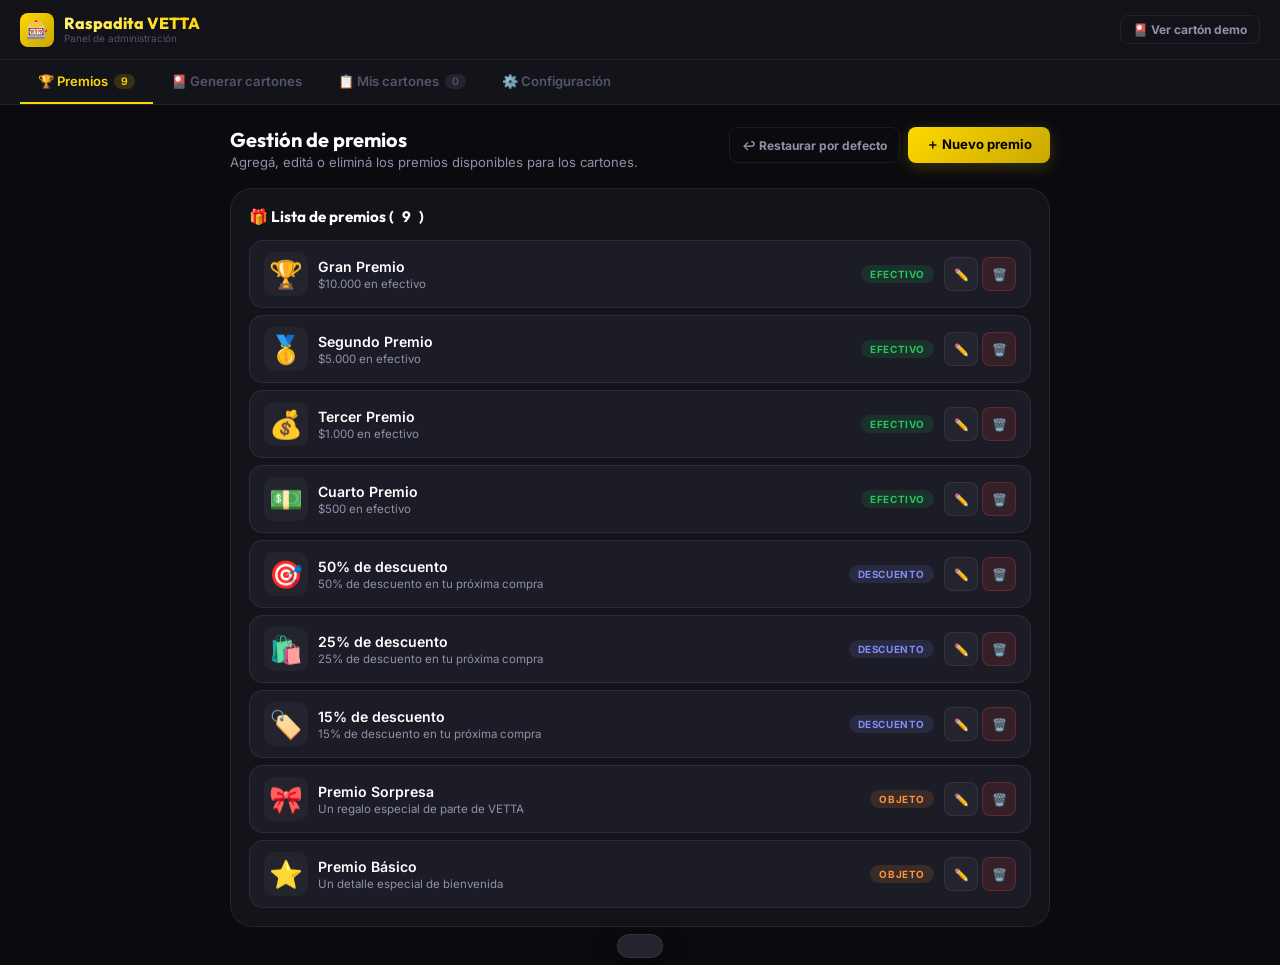
==== dashboard.html @ 8fd3a3a9 "Primer comit y subida al repo" ====
<!DOCTYPE html>
<html lang="es">
<head>
  <meta charset="UTF-8">
  <meta name="viewport" content="width=device-width, initial-scale=1.0">
  <meta name="description" content="Raspadita VETTA — Panel de administración">
  <title>Dashboard · Raspadita VETTA</title>
  <link rel="preconnect" href="https://fonts.googleapis.com">
  <link rel="preconnect" href="https://fonts.gstatic.com" crossorigin>
  <link href="https://fonts.googleapis.com/css2?family=Outfit:wght@300;400;600;700;900&family=Inter:wght@400;500;600&display=swap" rel="stylesheet">
  <link rel="stylesheet" href="style.css">
</head>
<body class="dashboard-page">

  <!-- TOP NAV -->
  <nav class="dashboard-nav">
    <div class="nav-brand">
      <img
        id="nav-logo-img"
        class="nav-logo"
        src="assets/logo.png"
        alt="Logo"
        onerror="this.style.display='none'; document.getElementById('nav-logo-fb').style.display='flex';"
      >
      <div id="nav-logo-fb" class="nav-logo-placeholder" style="display:none">🎰</div>
      <div class="nav-text">
        <div class="nav-title">Raspadita VETTA</div>
        <div class="nav-subtitle">Panel de administración</div>
      </div>
    </div>
    <div style="display:flex;gap:8px;">
      <button class="btn btn-ghost btn-sm" id="btn-demo-card">🎴 Ver cartón demo</button>
    </div>
  </nav>

  <!-- TABS -->
  <div class="dashboard-tabs">
    <button class="tab-btn active" data-tab="tab-prizes" id="tab-btn-prizes">
      🏆 Premios <span class="tab-count" id="tc-prizes">0</span>
    </button>
    <button class="tab-btn" data-tab="tab-generate" id="tab-btn-generate">
      🎴 Generar cartones
    </button>
    <button class="tab-btn" data-tab="tab-cards" id="tab-btn-cards">
      📋 Mis cartones <span class="tab-count" id="tc-cards">0</span>
    </button>
    <button class="tab-btn" data-tab="tab-settings" id="tab-btn-settings">
      ⚙️ Configuración
    </button>
  </div>

  <!-- CONTENT -->
  <div class="dashboard-content">

    <!-- =====================================================
         TAB: PREMIOS
         ===================================================== -->
    <div class="tab-panel active" id="tab-prizes">
      <div class="section-head">
        <div class="section-head-text">
          <div class="section-title">Gestión de premios</div>
          <div class="section-subtitle">Agregá, editá o eliminá los premios disponibles para los cartones.</div>
        </div>
        <div style="display:flex;gap:8px;flex-wrap:wrap;">
          <button class="btn btn-ghost btn-sm" id="btn-reset-prizes">↩️ Restaurar por defecto</button>
          <button class="btn btn-primary" id="btn-add-prize">＋ Nuevo premio</button>
        </div>
      </div>

      <!-- Warning si hay menos de 9 premios -->
      <div id="prizes-warning" style="display:none" class="surface" style="border-color:rgba(239,68,68,0.3);background:rgba(239,68,68,0.06);">
        <p style="font-size:0.82rem;color:#EF4444;">
          ⚠️ Necesitás al menos <strong>9 premios</strong> para poder generar cartones.
        </p>
      </div>

      <!-- Lista de premios -->
      <div class="surface">
        <div class="surface-title">🎁 Lista de premios (<span id="prize-count">0</span>)</div>
        <div class="prize-list" id="prize-list">
          <div class="empty-state">
            <div class="empty-state-icon">🎁</div>
            <div class="empty-state-text">Cargando premios...</div>
          </div>
        </div>
      </div>
    </div>

    <!-- =====================================================
         TAB: GENERAR
         ===================================================== -->
    <div class="tab-panel" id="tab-generate">
      <div class="section-head">
        <div class="section-head-text">
          <div class="section-title">Generador de cartones</div>
          <div class="section-subtitle">Cada cartón tiene 9 premios únicos en orden aleatorio. El link se puede compartir directamente.</div>
        </div>
      </div>

      <div class="surface">
        <div class="surface-title">⚙️ Configurar generación</div>
        <div class="form-row">
          <div class="form-group">
            <label class="form-label" for="generate-qty">Cantidad de cartones</label>
            <input class="form-input" type="number" id="generate-qty" min="1" max="500" value="1" placeholder="Ej: 10">
            <div class="form-hint">Máximo 500 por vez.</div>
          </div>
        </div>

        <div id="gen-warning" style="display:none;margin-bottom:14px;padding:12px;background:rgba(239,68,68,0.08);border:1px solid rgba(239,68,68,0.25);border-radius:10px;">
          <p style="font-size:0.82rem;color:#EF4444;">⚠️ Necesitás al menos 9 premios para generar cartones. <button class="btn btn-ghost btn-sm" onclick="document.querySelector('[data-tab=tab-prizes]').click() || document.getElementById('tab-btn-prizes').click()">Ir a Premios →</button></p>
        </div>

        <button class="btn btn-primary" id="btn-generate" style="width:100%;justify-content:center;padding:14px;">
          ✨ Generar cartones
        </button>
      </div>

      <div class="surface">
        <div class="surface-title" style="margin-bottom:8px;">ℹ️ ¿Cómo funciona?</div>
        <ul style="list-style:none;display:flex;flex-direction:column;gap:10px;">
          <li style="font-size:0.82rem;color:var(--text-secondary);display:flex;gap:10px;align-items:flex-start;">
            <span style="font-size:1rem;flex-shrink:0;">1️⃣</span>
            Configurá tus premios en la pestaña <strong style="color:var(--text-primary)">Premios</strong>.
          </li>
          <li style="font-size:0.82rem;color:var(--text-secondary);display:flex;gap:10px;align-items:flex-start;">
            <span style="font-size:1rem;flex-shrink:0;">2️⃣</span>
            Configurá la URL base de tu GitHub Pages en <strong style="color:var(--text-primary)">Configuración</strong> (opcional pero recomendado).
          </li>
          <li style="font-size:0.82rem;color:var(--text-secondary);display:flex;gap:10px;align-items:flex-start;">
            <span style="font-size:1rem;flex-shrink:0;">3️⃣</span>
            Generá la cantidad de cartones que necesitás. Cada uno tiene un ID único y los premios en orden aleatorio.
          </li>
          <li style="font-size:0.82rem;color:var(--text-secondary);display:flex;gap:10px;align-items:flex-start;">
            <span style="font-size:1rem;flex-shrink:0;">4️⃣</span>
            Copiá cada link y compartilo con tu cliente. Cada link funciona <strong style="color:var(--gold)">una única vez</strong>.
          </li>
          <li style="font-size:0.82rem;color:var(--text-secondary);display:flex;gap:10px;align-items:flex-start;">
            <span style="font-size:1rem;flex-shrink:0;">5️⃣</span>
            El cliente raspa, ve su premio y te manda una captura de pantalla para canjear.
          </li>
        </ul>
      </div>
    </div>

    <!-- =====================================================
         TAB: MIS CARTONES
         ===================================================== -->
    <div class="tab-panel" id="tab-cards">
      <div class="section-head">
        <div class="section-head-text">
          <div class="section-title">Cartones generados</div>
          <div class="section-subtitle">Total: <strong id="total-cards-label">0</strong> cartones. Los más recientes aparecen primero.</div>
        </div>
        <div style="display:flex;gap:8px;">
          <button class="btn btn-ghost btn-sm" id="btn-export-links">📋 Copiar todos</button>
          <button class="btn btn-danger btn-sm" id="btn-clear-cards">🗑️ Borrar todos</button>
        </div>
      </div>

      <!-- Stats bar -->
      <div class="stats-grid" style="margin-bottom:16px;">
        <div class="stat-card">
          <div class="stat-value" id="stat-total">0</div>
          <div class="stat-label">Cartones generados</div>
        </div>
        <div class="stat-card">
          <div class="stat-value" id="stat-prizes">0</div>
          <div class="stat-label">Premios disponibles</div>
        </div>
      </div>

      <div class="surface">
        <div class="generated-list" id="generated-list">
          <div class="empty-state">
            <div class="empty-state-icon">🎴</div>
            <div class="empty-state-text">Todavía no generaste ningún cartón.</div>
          </div>
        </div>
      </div>
    </div>

    <!-- =====================================================
         TAB: CONFIGURACIÓN
         ===================================================== -->
    <div class="tab-panel" id="tab-settings">
      <div class="section-head">
        <div class="section-head-text">
          <div class="section-title">Configuración</div>
          <div class="section-subtitle">Ajustá las opciones globales de la app.</div>
        </div>
      </div>

      <!-- Logo -->
      <div class="surface">
        <div class="surface-title">🖼️ Logo de la marca</div>
        <label class="logo-drop" for="logo-file" id="logo-drop-area">
          <input type="file" id="logo-file" accept="image/*">
          <img class="logo-preview-img" id="logo-preview" src="" alt="Logo actual" style="display:none">
          <div id="logo-drop-placeholder">
            <div class="logo-drop-icon">📁</div>
            <div class="logo-drop-text">Hacé click para subir tu logo</div>
            <div class="logo-drop-hint">PNG, JPG o SVG · Se guarda localmente</div>
          </div>
        </label>
        <p style="font-size:0.72rem;color:var(--text-muted);margin-top:10px;">
          ⚠️ El logo se guarda en este navegador. Para que aparezca en los cartones que abrís en otro dispositivo, colocá el archivo <code>assets/logo.png</code> en el repositorio de GitHub.
        </p>
      </div>

      <!-- URL base -->
      <div class="surface">
        <div class="surface-title">🔗 URL base (GitHub Pages)</div>
        <div class="form-group">
          <label class="form-label" for="base-url-input">URL raíz de tu sitio</label>
          <input
            class="form-input"
            type="url"
            id="base-url-input"
            placeholder="https://usuario.github.io/raspadita"
          >
          <div class="form-hint">
            Los links de los cartones apuntarán a esta URL. Dejalo vacío para usar la URL actual del navegador.
          </div>
        </div>
        <button class="btn btn-primary btn-sm" id="btn-save-url">💾 Guardar URL</button>
      </div>

      <!-- Zona peligrosa -->
      <div class="surface" style="border-color:rgba(239,68,68,0.2);">
        <div class="surface-title" style="color:var(--error);">⚠️ Zona peligrosa</div>
        <div class="settings-row">
          <div class="settings-row-info">
            <div class="settings-row-label">Borrar todos los cartones</div>
            <div class="settings-row-desc">Elimina el historial de cartones generados. Los links existentes seguirán siendo válidos.</div>
          </div>
          <button class="btn btn-danger btn-sm" id="btn-clear-all">🗑️ Borrar</button>
        </div>
        <div class="settings-row" style="margin-top:8px;">
          <div class="settings-row-info">
            <div class="settings-row-label">Restaurar premios por defecto</div>
            <div class="settings-row-desc">Reemplaza tu lista de premios con los valores originales de fábrica.</div>
          </div>
          <button class="btn btn-danger btn-sm" id="btn-reset-prizes-settings">↩️ Restaurar</button>
        </div>
      </div>
    </div>

  </div><!-- /dashboard-content -->

  <!-- =====================================================
       PRIZE FORM MODAL (overlay)
       ===================================================== -->
  <div class="form-overlay" id="prize-form-overlay" style="display:none;">
    <div class="form-modal">
      <div class="form-modal-title" id="prize-form-title">Nuevo Premio</div>

      <div class="form-row">
        <div class="form-group">
          <label class="form-label" for="prize-name">Nombre del premio</label>
          <input class="form-input" type="text" id="prize-name" placeholder="Ej: Gran Premio" maxlength="40">
        </div>
        <div class="form-group">
          <label class="form-label" for="prize-type">Tipo</label>
          <select class="form-select" id="prize-type">
            <option value="efectivo">💵 Efectivo</option>
            <option value="descuento">🏷️ Descuento</option>
            <option value="objeto">🎁 Objeto / Regalo</option>
            <option value="especial">⭐ Especial</option>
          </select>
        </div>
      </div>

      <div class="form-group">
        <label class="form-label" for="prize-value">Descripción / Valor</label>
        <input class="form-input" type="text" id="prize-value" placeholder="Ej: $50.000 en efectivo" maxlength="80">
      </div>

      <div class="form-group">
        <label class="form-label">Ícono</label>
        <div class="emoji-grid" id="emoji-grid"></div>
        <div style="display:flex;align-items:center;gap:8px;margin-top:6px;">
          <input class="form-input" type="text" id="custom-emoji" placeholder="Otro emoji..." style="max-width:120px;" maxlength="4">
          <span style="font-size:0.75rem;color:var(--text-muted);">← Escribí cualquier emoji</span>
        </div>
      </div>

      <div class="form-actions">
        <button class="btn btn-ghost" id="btn-cancel-prize">Cancelar</button>
        <button class="btn btn-primary" id="btn-save-prize">💾 Guardar</button>
      </div>
    </div>
  </div>

  <!-- Toast global -->
  <div class="toast" id="global-toast"></div>

  <script src="dashboard.js"></script>
</body>
</html>
---- style.css ----
/* ===================================================
   RASPADITA VETTA — Design System
   =================================================== */

@import url('https://fonts.googleapis.com/css2?family=Outfit:wght@300;400;600;700;900&family=Inter:wght@400;500;600&display=swap');

:root {
  --bg-primary:   #0A0A0F;
  --bg-card:      #13131A;
  --bg-surface:   #1C1C26;
  --bg-surface-2: #24242F;
  --gold:         #FFD700;
  --gold-dark:    #C9A800;
  --gold-light:   #FFF176;
  --silver:       #C0C0C0;
  --silver-light: #E8E8E8;
  --silver-dark:  #888899;
  --text-primary:   #FFFFFF;
  --text-secondary: #9090A8;
  --text-muted:     #55556A;
  --success: #22C55E;
  --error:   #EF4444;
  --border:  rgba(255,255,255,0.07);
  --shadow-gold: 0 0 30px rgba(255,215,0,0.25);
  --r-sm: 8px;
  --r-md: 14px;
  --r-lg: 22px;
  --r-xl: 30px;
}

*, *::before, *::after {
  margin: 0; padding: 0;
  box-sizing: border-box;
  -webkit-tap-highlight-color: transparent;
}

html { font-size: 16px; height: 100%; }

body {
  font-family: 'Inter', sans-serif;
  background: var(--bg-primary);
  color: var(--text-primary);
  min-height: 100vh;
  overflow-x: hidden;
  -webkit-font-smoothing: antialiased;
}

/* ===================================================
   CARD PAGE
   =================================================== */

.card-page {
  background:
    radial-gradient(ellipse 80% 50% at 50% -10%, rgba(255,215,0,0.06) 0%, transparent 60%),
    radial-gradient(ellipse 60% 40% at 80% 80%, rgba(100,80,200,0.06) 0%, transparent 60%),
    var(--bg-primary);
  min-height: 100vh;
  display: flex;
  flex-direction: column;
  align-items: center;
}

/* Loading */
.loading-screen {
  position: fixed; inset: 0;
  display: flex; align-items: center; justify-content: center;
  background: var(--bg-primary);
  z-index: 200;
  transition: opacity 0.4s ease;
}
.loading-spinner {
  width: 44px; height: 44px;
  border: 3px solid var(--bg-surface);
  border-top-color: var(--gold);
  border-radius: 50%;
  animation: spin 0.75s linear infinite;
}
@keyframes spin { to { transform: rotate(360deg); } }

/* Error / Used screens */
.error-screen, .used-screen {
  display: flex; flex-direction: column;
  align-items: center; justify-content: center;
  min-height: 100vh; padding: 32px;
  text-align: center; gap: 14px;
}
.screen-icon { font-size: 72px; margin-bottom: 4px; }
.screen-title {
  font-family: 'Outfit', sans-serif;
  font-size: 2.2rem; font-weight: 900;
  letter-spacing: 0.08em;
}
.screen-title.danger  { color: var(--error); }
.screen-title.muted   { color: var(--text-muted); }
.screen-subtitle {
  font-size: 0.95rem; color: var(--text-secondary);
  max-width: 300px; line-height: 1.6;
}
.screen-badge {
  font-family: 'Outfit', sans-serif;
  font-size: 1rem; font-weight: 700;
  color: var(--text-muted);
  background: var(--bg-surface);
  padding: 8px 22px; border-radius: 100px;
  border: 1px solid var(--border);
  letter-spacing: 0.18em;
  margin-top: 4px;
}

/* ===================================================
   CARD WRAPPER
   =================================================== */

.card-wrapper {
  width: 100%; max-width: 430px;
  padding: 12px 14px 40px;
  display: flex; flex-direction: column;
  align-items: center; gap: 0;
}

/* Header */
.card-header {
  width: 100%;
  display: flex; flex-direction: column;
  align-items: center; gap: 6px;
  padding: 18px 0 14px;
}
.card-logo {
  width: 72px; height: 72px;
  object-fit: contain;
  filter: drop-shadow(0 4px 16px rgba(255,215,0,0.45));
}
.card-logo-placeholder {
  width: 72px; height: 72px;
  background: linear-gradient(135deg, var(--gold), var(--gold-dark));
  border-radius: 18px;
  display: flex; align-items: center; justify-content: center;
  font-size: 36px;
  box-shadow: var(--shadow-gold);
}
.card-brand {
  font-family: 'Outfit', sans-serif;
  font-size: 1.85rem; font-weight: 900;
  letter-spacing: 0.06em; text-transform: uppercase;
  background: linear-gradient(150deg, var(--gold-light) 0%, var(--gold) 45%, var(--gold-dark) 100%);
  -webkit-background-clip: text; -webkit-text-fill-color: transparent;
  background-clip: text;
  filter: drop-shadow(0 2px 10px rgba(255,215,0,0.4));
}
.card-tagline {
  font-size: 0.72rem; font-weight: 600;
  color: var(--text-muted); letter-spacing: 0.22em;
  text-transform: uppercase;
}

/* Card body */
.card-body {
  width: 100%;
  background: linear-gradient(160deg, #181826 0%, #14142A 50%, #181826 100%);
  border-radius: var(--r-xl);
  border: 1px solid rgba(255,215,0,0.15);
  padding: 18px 16px 16px;
  box-shadow:
    0 0 0 1px rgba(255,215,0,0.07),
    0 24px 60px rgba(0,0,0,0.55),
    inset 0 1px 0 rgba(255,255,255,0.04);
  position: relative; overflow: hidden;
}
.card-body::before {
  content: '';
  position: absolute; top: 0; left: 0; right: 0;
  height: 1px;
  background: linear-gradient(90deg, transparent, rgba(255,215,0,0.4), transparent);
}

/* Card info bar */
.card-info-bar {
  display: flex; justify-content: space-between; align-items: flex-start;
  margin-bottom: 14px;
}
.card-number {
  font-family: 'Outfit', sans-serif;
  font-size: 0.78rem; font-weight: 700;
  color: var(--gold); letter-spacing: 0.16em;
}
.card-dates { display: flex; flex-direction: column; align-items: flex-end; gap: 3px; }
.card-date-row { font-size: 0.62rem; color: var(--text-muted); letter-spacing: 0.04em; }
.card-date-row span { color: var(--text-secondary); font-weight: 600; }

/* Instructions */
.card-instructions {
  text-align: center; margin-bottom: 14px;
  padding: 8px 12px;
  background: rgba(255,215,0,0.04);
  border-radius: var(--r-sm);
  border: 1px solid rgba(255,215,0,0.08);
}
.card-instructions p { font-size: 0.78rem; color: var(--text-secondary); line-height: 1.5; }
.card-instructions strong { color: var(--gold); }

/* ===================================================
   SCRATCH GRID
   =================================================== */

.scratch-grid {
  display: grid;
  grid-template-columns: repeat(3, 1fr);
  gap: 10px;
  width: 100%;
}

.scratch-cell {
  aspect-ratio: 1;
  position: relative;
  border-radius: 50%;
  overflow: hidden;
  cursor: crosshair;
  touch-action: none;
  user-select: none;
  -webkit-user-select: none;
  box-shadow:
    0 6px 18px rgba(0,0,0,0.5),
    inset 0 1px 0 rgba(255,255,255,0.12),
    inset 0 -1px 0 rgba(0,0,0,0.3);
  transition: transform 0.2s;
}
.scratch-cell:not(.locked):hover { transform: scale(1.03); }
.scratch-cell.locked { cursor: default; }

/* Prize underneath */
.prize-reveal {
  position: absolute; inset: 0;
  display: flex; flex-direction: column;
  align-items: center; justify-content: center;
  gap: 3px;
  border-radius: 50%;
  background: radial-gradient(ellipse at 30% 20%, #2a2a40, #16162a);
  padding: 8px;
  opacity: 0;
  transform: scale(0.7);
  transition: opacity 0.5s ease, transform 0.5s cubic-bezier(0.34,1.56,0.64,1);
}
.scratch-cell.revealed .prize-reveal {
  opacity: 1; transform: scale(1);
}
.scratch-cell.dimmed .prize-reveal {
  opacity: 0.45;
  filter: grayscale(0.6) brightness(0.7);
}
.scratch-cell.chosen .prize-reveal {
  opacity: 1; filter: none;
  box-shadow: inset 0 0 0 2px rgba(255,215,0,0.4);
}

.prize-icon { font-size: clamp(1.5rem, 5vw, 2rem); line-height: 1; }
.prize-name {
  font-family: 'Outfit', sans-serif;
  font-size: clamp(0.42rem, 1.8vw, 0.54rem);
  font-weight: 700;
  color: var(--text-primary);
  text-align: center; line-height: 1.2;
  overflow: hidden;
  display: -webkit-box;
  -webkit-line-clamp: 2; -webkit-box-orient: vertical;
  padding: 0 4px;
}

/* Scratch canvas overlay */
.scratch-canvas {
  position: absolute; inset: 0;
  width: 100% !important; height: 100% !important;
  border-radius: 50%;
  touch-action: none;
  transition: opacity 0.6s ease;
}
.scratch-canvas.hidden { opacity: 0; pointer-events: none; }

/* Card footer disclaimer */
.card-footer {
  margin-top: 14px;
  padding: 10px 14px;
  background: rgba(0,0,0,0.25);
  border-radius: var(--r-md);
  border: 1px solid var(--border);
  text-align: center;
}
.card-footer p { font-size: 0.62rem; color: var(--text-muted); line-height: 1.6; }
.card-footer strong { color: var(--text-secondary); }

/* Screenshot hint bar */
.screenshot-hint {
  width: 100%; margin-top: 14px;
  padding: 12px 18px;
  background: linear-gradient(135deg, rgba(255,215,0,0.12), rgba(255,215,0,0.06));
  border: 1px solid rgba(255,215,0,0.3);
  border-radius: var(--r-md);
  text-align: center;
  animation: fadeInUp 0.5s ease;
}
.screenshot-hint p {
  font-size: 0.8rem; color: var(--gold); font-weight: 600;
  display: flex; align-items: center; justify-content: center; gap: 6px;
}
@keyframes fadeInUp {
  from { opacity: 0; transform: translateY(16px); }
  to   { opacity: 1; transform: translateY(0); }
}

/* ===================================================
   PRIZE MODAL
   =================================================== */

.prize-modal-overlay {
  position: fixed; inset: 0;
  background: rgba(0,0,0,0.88);
  backdrop-filter: blur(10px);
  -webkit-backdrop-filter: blur(10px);
  display: flex; align-items: center; justify-content: center;
  z-index: 100; padding: 20px;
  animation: overlayIn 0.3s ease;
}
@keyframes overlayIn { from { opacity:0 } to { opacity:1 } }

.prize-modal {
  background: linear-gradient(160deg, #1E1E2E 0%, #242438 100%);
  border-radius: var(--r-xl);
  border: 1px solid rgba(255,215,0,0.25);
  padding: 32px 24px 24px;
  max-width: 340px; width: 100%;
  text-align: center;
  box-shadow:
    0 0 0 1px rgba(255,215,0,0.08),
    0 40px 80px rgba(0,0,0,0.7),
    var(--shadow-gold);
  animation: modalPop 0.45s cubic-bezier(0.34,1.56,0.64,1);
  position: relative; overflow: hidden;
}
@keyframes modalPop {
  from { transform: scale(0.6) translateY(30px); opacity: 0; }
  to   { transform: scale(1) translateY(0); opacity: 1; }
}
.prize-modal::before {
  content: '';
  position: absolute; top: 0; left: 0; right: 0; height: 2px;
  background: linear-gradient(90deg, transparent, var(--gold), transparent);
}

.prize-modal-badge {
  display: inline-flex; align-items: center; gap: 5px;
  font-size: 0.68rem; font-weight: 700; letter-spacing: 0.15em;
  text-transform: uppercase; color: var(--gold);
  background: rgba(255,215,0,0.12);
  border: 1px solid rgba(255,215,0,0.25);
  padding: 4px 14px; border-radius: 100px;
  margin-bottom: 14px;
}
.prize-modal-icon {
  font-size: 4.5rem; line-height: 1;
  margin-bottom: 10px;
  animation: iconBounce 0.55s 0.25s cubic-bezier(0.34,1.56,0.64,1) both;
}
@keyframes iconBounce {
  from { transform: scale(0) rotate(-20deg); opacity: 0; }
  to   { transform: scale(1) rotate(0deg); opacity: 1; }
}
.prize-modal-headline {
  font-family: 'Outfit', sans-serif;
  font-size: 2.4rem; font-weight: 900; line-height: 1;
  background: linear-gradient(135deg, var(--gold-light), var(--gold), var(--gold-dark));
  -webkit-background-clip: text; -webkit-text-fill-color: transparent;
  background-clip: text;
  filter: drop-shadow(0 2px 12px rgba(255,215,0,0.5));
  margin-bottom: 8px;
}
.prize-modal-name {
  font-family: 'Outfit', sans-serif;
  font-size: 1.15rem; font-weight: 700;
  color: var(--text-primary); margin-bottom: 6px;
}
.prize-modal-value {
  font-size: 0.85rem; color: var(--text-secondary);
  line-height: 1.5; margin-bottom: 14px;
}
.prize-modal-validity {
  display: inline-flex; align-items: center; gap: 6px;
  font-size: 0.75rem; font-weight: 600; color: var(--gold);
  background: rgba(255,215,0,0.08);
  padding: 6px 16px; border-radius: 100px;
  border: 1px solid rgba(255,215,0,0.2);
  margin-bottom: 14px;
}
.prize-modal-disclaimer {
  font-size: 0.63rem; color: var(--text-muted); line-height: 1.6;
  padding: 10px 12px;
  background: rgba(0,0,0,0.35);
  border-radius: var(--r-sm);
  border: 1px solid var(--border);
  margin-bottom: 18px;
}

.btn-screenshot {
  width: 100%; padding: 14px 20px;
  background: linear-gradient(135deg, var(--gold) 0%, var(--gold-dark) 100%);
  color: #000; font-family: 'Outfit', sans-serif;
  font-size: 0.95rem; font-weight: 800;
  border: none; border-radius: var(--r-md);
  cursor: pointer; letter-spacing: 0.02em;
  display: flex; align-items: center; justify-content: center; gap: 8px;
  transition: transform 0.15s, box-shadow 0.15s;
  box-shadow: 0 6px 24px rgba(255,215,0,0.35);
  margin-bottom: 10px;
}
.btn-screenshot:hover { transform: translateY(-2px); box-shadow: 0 10px 30px rgba(255,215,0,0.45); }
.btn-screenshot:active { transform: translateY(0); }

.btn-view-card {
  background: none; border: none;
  font-size: 0.78rem; color: var(--text-muted);
  cursor: pointer; padding: 6px 12px;
  text-decoration: underline; text-underline-offset: 3px;
  transition: color 0.2s;
}
.btn-view-card:hover { color: var(--text-secondary); }

/* ===================================================
   CONFETTI
   =================================================== */

#confetti-container {
  position: fixed; inset: 0;
  pointer-events: none; z-index: 90;
  overflow: hidden;
}
.confetti-piece {
  position: absolute; top: -12px;
  border-radius: 2px;
  animation: confettiFall linear forwards;
}
@keyframes confettiFall {
  to { transform: translateY(110vh) rotate(720deg); opacity: 0; }
}

/* ===================================================
   DASHBOARD
   =================================================== */

.dashboard-page { background: var(--bg-primary); min-height: 100vh; }

/* Nav */
.dashboard-nav {
  background: rgba(19,19,26,0.95);
  border-bottom: 1px solid var(--border);
  padding: 0 20px; height: 60px;
  display: flex; align-items: center; justify-content: space-between;
  position: sticky; top: 0; z-index: 30;
  backdrop-filter: blur(12px); -webkit-backdrop-filter: blur(12px);
}
.nav-brand { display: flex; align-items: center; gap: 10px; }
.nav-logo { width: 34px; height: 34px; object-fit: contain; }
.nav-logo-placeholder {
  width: 34px; height: 34px;
  background: linear-gradient(135deg, var(--gold), var(--gold-dark));
  border-radius: 8px; display: flex; align-items: center; justify-content: center;
  font-size: 18px;
}
.nav-text { display: flex; flex-direction: column; }
.nav-title {
  font-family: 'Outfit', sans-serif; font-size: 1rem; font-weight: 800;
  background: linear-gradient(90deg, var(--gold-light), var(--gold));
  -webkit-background-clip: text; -webkit-text-fill-color: transparent;
  background-clip: text; line-height: 1.1;
}
.nav-subtitle { font-size: 0.62rem; color: var(--text-muted); }

/* Tabs */
.dashboard-tabs {
  display: flex; border-bottom: 1px solid var(--border);
  background: var(--bg-card); padding: 0 20px;
  overflow-x: auto; scrollbar-width: none;
}
.dashboard-tabs::-webkit-scrollbar { display: none; }
.tab-btn {
  padding: 13px 18px; font-family: 'Inter', sans-serif;
  font-size: 0.82rem; font-weight: 600;
  color: var(--text-muted); background: none; border: none;
  border-bottom: 2px solid transparent;
  cursor: pointer; white-space: nowrap;
  transition: color 0.2s, border-color 0.2s;
  display: flex; align-items: center; gap: 6px;
}
.tab-btn.active { color: var(--gold); border-bottom-color: var(--gold); }
.tab-btn:hover:not(.active) { color: var(--text-primary); }
.tab-count {
  background: var(--bg-surface-2); color: var(--text-muted);
  font-size: 0.65rem; padding: 1px 7px; border-radius: 100px;
}
.tab-btn.active .tab-count { background: rgba(255,215,0,0.15); color: var(--gold); }

/* Content */
.dashboard-content { max-width: 860px; margin: 0 auto; padding: 22px 20px; }
.tab-panel { display: none; }
.tab-panel.active { display: block; }

/* Section header */
.section-head {
  display: flex; align-items: flex-start; justify-content: space-between;
  flex-wrap: wrap; gap: 12px; margin-bottom: 18px;
}
.section-head-text {}
.section-title {
  font-family: 'Outfit', sans-serif;
  font-size: 1.25rem; font-weight: 700; color: var(--text-primary);
}
.section-subtitle { font-size: 0.82rem; color: var(--text-secondary); margin-top: 2px; }

/* Surface / Card */
.surface {
  background: var(--bg-card);
  border: 1px solid var(--border);
  border-radius: var(--r-lg);
  padding: 18px;
  margin-bottom: 16px;
}
.surface-title {
  font-family: 'Outfit', sans-serif;
  font-size: 0.95rem; font-weight: 700;
  color: var(--text-primary); margin-bottom: 14px;
  display: flex; align-items: center; gap: 8px;
}

/* Form */
.form-group { margin-bottom: 14px; }
.form-label {
  display: block; font-size: 0.72rem; font-weight: 700;
  color: var(--text-muted); margin-bottom: 6px;
  letter-spacing: 0.08em; text-transform: uppercase;
}
.form-input, .form-select, .form-textarea {
  width: 100%;
  background: var(--bg-surface);
  border: 1px solid var(--border);
  border-radius: var(--r-sm);
  color: var(--text-primary);
  font-family: 'Inter', sans-serif; font-size: 0.88rem;
  padding: 10px 13px;
  transition: border-color 0.2s, box-shadow 0.2s;
  outline: none;
}
.form-input::placeholder, .form-textarea::placeholder { color: var(--text-muted); }
.form-input:focus, .form-select:focus, .form-textarea:focus {
  border-color: rgba(255,215,0,0.5);
  box-shadow: 0 0 0 3px rgba(255,215,0,0.07);
}
.form-select { appearance: none; cursor: pointer; }
.form-textarea { resize: vertical; min-height: 72px; }
.form-row { display: grid; grid-template-columns: repeat(auto-fit, minmax(170px,1fr)); gap: 12px; }
.form-hint { font-size: 0.72rem; color: var(--text-muted); margin-top: 5px; }

/* Emoji picker */
.emoji-grid {
  display: flex; flex-wrap: wrap; gap: 6px;
  margin-bottom: 8px;
}
.emoji-opt {
  width: 38px; height: 38px;
  border: 2px solid var(--border);
  border-radius: 9px;
  background: var(--bg-surface);
  font-size: 1.25rem; cursor: pointer;
  display: flex; align-items: center; justify-content: center;
  transition: border-color 0.15s, transform 0.1s;
}
.emoji-opt:hover { border-color: rgba(255,215,0,0.4); transform: scale(1.08); }
.emoji-opt.selected { border-color: var(--gold); background: rgba(255,215,0,0.08); }

/* Buttons */
.btn {
  padding: 9px 18px;
  border-radius: var(--r-sm);
  font-family: 'Inter', sans-serif; font-size: 0.82rem; font-weight: 700;
  border: none; cursor: pointer;
  transition: transform 0.15s, box-shadow 0.15s, opacity 0.15s;
  display: inline-flex; align-items: center; gap: 6px;
  white-space: nowrap;
}
.btn:hover  { transform: translateY(-1px); }
.btn:active { transform: translateY(0); }

.btn-primary {
  background: linear-gradient(135deg, var(--gold) 0%, var(--gold-dark) 100%);
  color: #000;
  box-shadow: 0 4px 16px rgba(255,215,0,0.2);
}
.btn-primary:hover { box-shadow: 0 8px 24px rgba(255,215,0,0.35); }

.btn-secondary {
  background: var(--bg-surface-2);
  color: var(--text-primary);
  border: 1px solid var(--border);
}
.btn-danger {
  background: rgba(239,68,68,0.12);
  color: var(--error);
  border: 1px solid rgba(239,68,68,0.25);
}
.btn-ghost {
  background: transparent; color: var(--text-secondary);
  border: 1px solid var(--border);
}
.btn-sm { padding: 6px 12px; font-size: 0.75rem; }
.btn-icon { padding: 7px; width: 34px; height: 34px; justify-content: center; }

/* Prize list items */
.prize-list { display: flex; flex-direction: column; gap: 7px; }
.prize-item {
  display: flex; align-items: center; gap: 10px;
  padding: 11px 14px;
  background: var(--bg-surface);
  border: 1px solid var(--border);
  border-radius: var(--r-md);
  transition: border-color 0.2s;
}
.prize-item:hover { border-color: rgba(255,215,0,0.15); }
.prize-item-icon {
  font-size: 1.7rem; width: 44px; height: 44px;
  display: flex; align-items: center; justify-content: center;
  background: var(--bg-surface-2); border-radius: 10px;
  flex-shrink: 0;
}
.prize-item-info { flex: 1; min-width: 0; }
.prize-item-name { font-size: 0.88rem; font-weight: 600; color: var(--text-primary); }
.prize-item-value { font-size: 0.72rem; color: var(--text-secondary); margin-top: 2px; }
.prize-type-badge {
  font-size: 0.62rem; padding: 3px 9px; border-radius: 100px;
  text-transform: uppercase; letter-spacing: 0.06em; font-weight: 700;
  flex-shrink: 0;
}
.type-efectivo  { background: rgba(34,197,94,0.12);  color: #22C55E; }
.type-descuento { background: rgba(129,140,248,0.12); color: #818CF8; }
.type-objeto    { background: rgba(251,146,60,0.12);  color: #FB923C; }
.type-especial  { background: rgba(255,215,0,0.12);   color: var(--gold); }
.prize-item-actions { display: flex; gap: 4px; flex-shrink: 0; }

/* Generated cards */
.generated-list { display: flex; flex-direction: column; gap: 7px; }
.gen-item {
  display: flex; align-items: center; gap: 10px;
  padding: 12px 14px;
  background: var(--bg-surface);
  border: 1px solid var(--border);
  border-radius: var(--r-md);
  flex-wrap: wrap;
}
.gen-item-id {
  font-family: 'Outfit', sans-serif;
  font-size: 0.85rem; font-weight: 700;
  color: var(--gold); letter-spacing: 0.12em;
  min-width: 115px; flex-shrink: 0;
}
.gen-item-date {
  font-size: 0.72rem; color: var(--text-muted); flex: 1;
}
.gen-item-url {
  font-family: monospace; font-size: 0.68rem;
  color: var(--text-muted);
  background: var(--bg-surface-2);
  padding: 4px 8px; border-radius: 5px;
  max-width: 190px; overflow: hidden;
  text-overflow: ellipsis; white-space: nowrap;
}
.gen-item-actions { display: flex; gap: 4px; flex-shrink: 0; }

/* Stats */
.stats-grid { display: grid; grid-template-columns: repeat(auto-fit, minmax(130px,1fr)); gap: 12px; margin-bottom: 20px; }
.stat-card {
  background: var(--bg-surface);
  border: 1px solid var(--border);
  border-radius: var(--r-md);
  padding: 18px 16px; text-align: center;
}
.stat-value {
  font-family: 'Outfit', sans-serif;
  font-size: 2.2rem; font-weight: 900; color: var(--gold); line-height: 1;
}
.stat-label { font-size: 0.72rem; color: var(--text-muted); margin-top: 5px; }

/* Settings row */
.settings-row {
  display: flex; align-items: center; gap: 12px;
  padding: 16px;
  background: var(--bg-surface);
  border: 1px solid var(--border);
  border-radius: var(--r-md);
  margin-bottom: 10px;
}
.settings-row-info { flex: 1; }
.settings-row-label { font-size: 0.88rem; font-weight: 600; color: var(--text-primary); }
.settings-row-desc  { font-size: 0.72rem; color: var(--text-muted); margin-top: 2px; }

/* Logo upload */
.logo-drop {
  border: 2px dashed var(--border);
  border-radius: var(--r-md);
  padding: 28px 20px;
  text-align: center; cursor: pointer;
  transition: border-color 0.2s, background 0.2s;
}
.logo-drop:hover { border-color: rgba(255,215,0,0.35); background: rgba(255,215,0,0.02); }
.logo-drop input[type="file"] { display: none; }
.logo-drop-icon { font-size: 2.5rem; margin-bottom: 8px; }
.logo-drop-text { font-size: 0.82rem; color: var(--text-secondary); }
.logo-drop-hint { font-size: 0.68rem; color: var(--text-muted); margin-top: 4px; }
.logo-preview-img {
  width: 80px; height: 80px; object-fit: contain;
  margin: 0 auto 12px; display: block;
  border-radius: 12px;
}

/* Divider */
.divider { height: 1px; background: var(--border); margin: 18px 0; }

/* Empty state */
.empty-state {
  text-align: center; padding: 36px 20px;
  color: var(--text-muted);
}
.empty-state-icon { font-size: 2.8rem; margin-bottom: 10px; }
.empty-state-text { font-size: 0.88rem; }

/* Toast */
.toast {
  position: fixed; bottom: 22px; left: 50%;
  transform: translateX(-50%) translateY(80px);
  background: var(--bg-surface-2);
  border: 1px solid var(--border);
  border-radius: var(--r-md);
  padding: 11px 22px;
  font-size: 0.84rem; color: var(--text-primary);
  display: flex; align-items: center; gap: 8px;
  box-shadow: 0 8px 28px rgba(0,0,0,0.45);
  z-index: 500; white-space: nowrap;
  transition: transform 0.35s cubic-bezier(0.34,1.56,0.64,1);
  pointer-events: none;
}
.toast.show { transform: translateX(-50%) translateY(0); }
.toast.success { border-color: rgba(34,197,94,0.35); }
.toast.error   { border-color: rgba(239,68,68,0.35); }

/* Prize form overlay */
.form-overlay {
  position: fixed; inset: 0;
  background: rgba(0,0,0,0.75);
  backdrop-filter: blur(6px);
  display: flex; align-items: center; justify-content: center;
  z-index: 200; padding: 20px;
  animation: overlayIn 0.2s ease;
}
.form-modal {
  background: var(--bg-card);
  border: 1px solid rgba(255,215,0,0.2);
  border-radius: var(--r-xl);
  padding: 28px 24px;
  max-width: 480px; width: 100%;
  box-shadow: 0 40px 80px rgba(0,0,0,0.6);
  animation: modalPop 0.35s cubic-bezier(0.34,1.56,0.64,1);
}
.form-modal-title {
  font-family: 'Outfit', sans-serif;
  font-size: 1.15rem; font-weight: 800;
  color: var(--text-primary); margin-bottom: 20px;
}
.form-actions { display: flex; justify-content: flex-end; gap: 8px; margin-top: 20px; }

/* Responsive */
@media (max-width: 580px) {
  .dashboard-content { padding: 14px; }
  .form-row { grid-template-columns: 1fr; }
  .gen-item { flex-direction: column; align-items: flex-start; }
  .gen-item-url { max-width: 100%; }
}
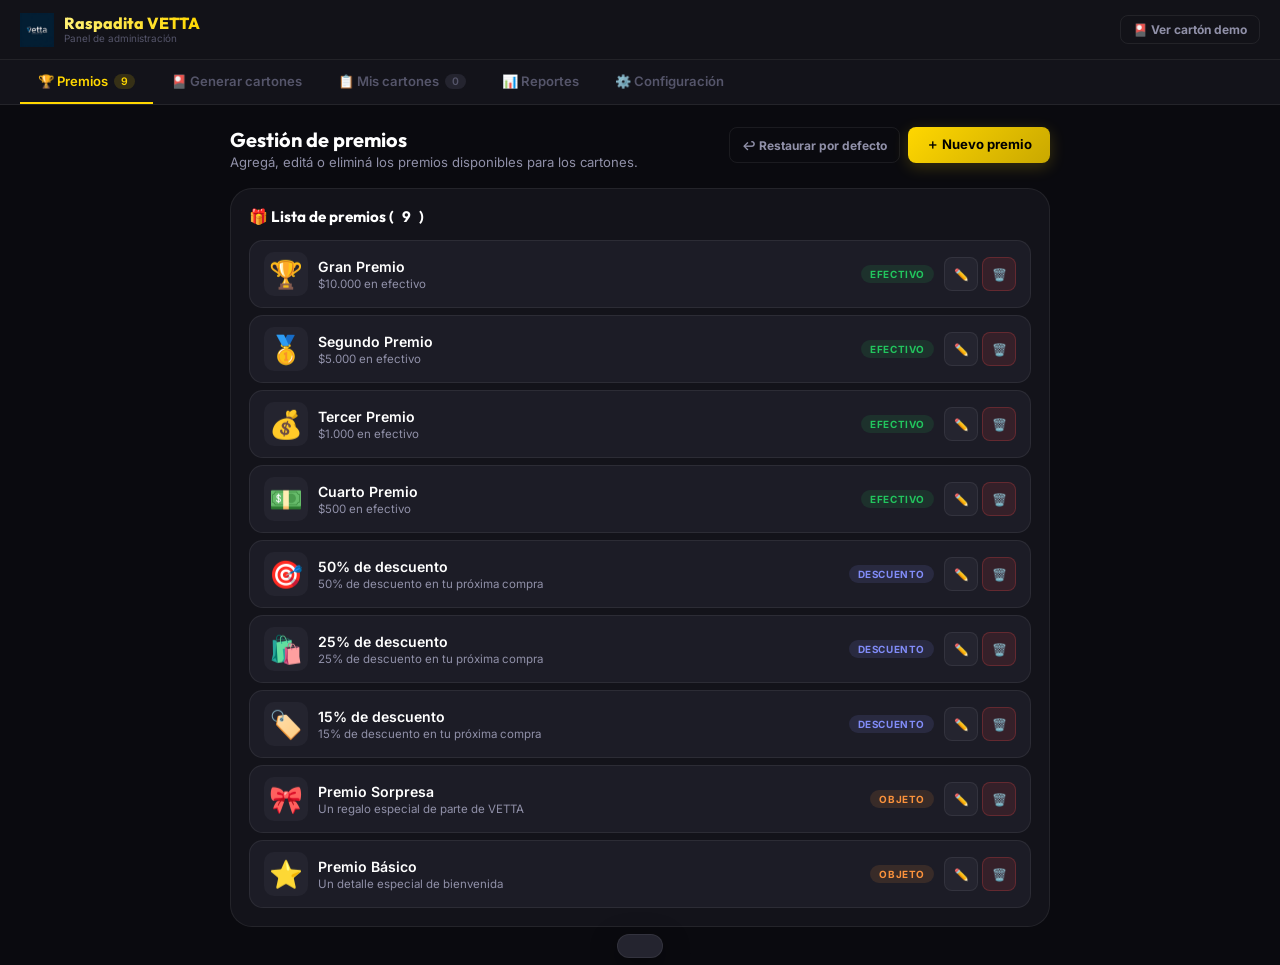
==== commit dbd812ec: "feat: firebase-init.js central, lz-string links cortos, tab Reportes, reglas DB versionadas" ====
--- a/dashboard.html
+++ b/dashboard.html
@@ -9,6 +9,10 @@
   <link rel="preconnect" href="https://fonts.gstatic.com" crossorigin>
   <link href="https://fonts.googleapis.com/css2?family=Outfit:wght@300;400;600;700;900&family=Inter:wght@400;500;600&display=swap" rel="stylesheet">
   <link rel="stylesheet" href="style.css">
+  <!-- Firebase: config + init central -->
+  <script src="firebase-init.js"></script>
+  <!-- lz-string: compresión de links de cartones -->
+  <script src="https://cdn.jsdelivr.net/npm/lz-string@1.5.0/libs/lz-string.min.js"></script>
 </head>
 <body class="dashboard-page">
 
@@ -44,6 +48,9 @@
     <button class="tab-btn" data-tab="tab-cards" id="tab-btn-cards">
       📋 Mis cartones <span class="tab-count" id="tc-cards">0</span>
     </button>
+    <button class="tab-btn" data-tab="tab-reports" id="tab-btn-reports">
+      📊 Reportes
+    </button>
     <button class="tab-btn" data-tab="tab-settings" id="tab-btn-settings">
       ⚙️ Configuración
     </button>
@@ -176,6 +183,51 @@
             <div class="empty-state-icon">🎴</div>
             <div class="empty-state-text">Todavía no generaste ningún cartón.</div>
           </div>
+        </div>
+      </div>
+    </div>
+
+    <!-- =====================================================
+         TAB: REPORTES
+         ===================================================== -->
+    <div class="tab-panel" id="tab-reports">
+      <div class="section-head">
+        <div class="section-head-text">
+          <div class="section-title">Reportes de uso</div>
+          <div class="section-subtitle">Cartones raspados registrados en Firebase Realtime Database.</div>
+        </div>
+        <button class="btn btn-ghost btn-sm" id="btn-refresh-reports">🔄 Actualizar</button>
+      </div>
+
+      <!-- Stats -->
+      <div class="stats-grid" style="margin-bottom:16px;" id="reports-stats-grid">
+        <div class="stat-card">
+          <div class="stat-value" id="rpt-used">—</div>
+          <div class="stat-label">Raspados (Firebase)</div>
+        </div>
+        <div class="stat-card">
+          <div class="stat-value" id="rpt-issued">0</div>
+          <div class="stat-label">Generados (local)</div>
+        </div>
+        <div class="stat-card">
+          <div class="stat-value" id="rpt-pct">—</div>
+          <div class="stat-label">% Uso</div>
+        </div>
+      </div>
+
+      <!-- Estado Firebase -->
+      <div id="rpt-no-firebase" class="surface" style="display:none;border-color:rgba(239,68,68,0.25);">
+        <p style="font-size:0.85rem;color:#EF4444;">⚠️ Firebase no está conectado. Verificá tu conexión o la configuración en <code>firebase-init.js</code>.</p>
+      </div>
+
+      <!-- Tabla de raspados -->
+      <div class="surface" id="rpt-table-wrap">
+        <div class="surface-title">🎴 Cartones raspados</div>
+        <div id="rpt-loading" style="text-align:center;padding:32px;color:var(--text-muted);font-size:0.85rem;">Conectando con Firebase…</div>
+        <div id="rpt-list" style="display:none;"></div>
+        <div id="rpt-empty" style="display:none;" class="empty-state">
+          <div class="empty-state-icon">📭</div>
+          <div class="empty-state-text">Ningún cartón fue raspado todavía.</div>
         </div>
       </div>
     </div>
